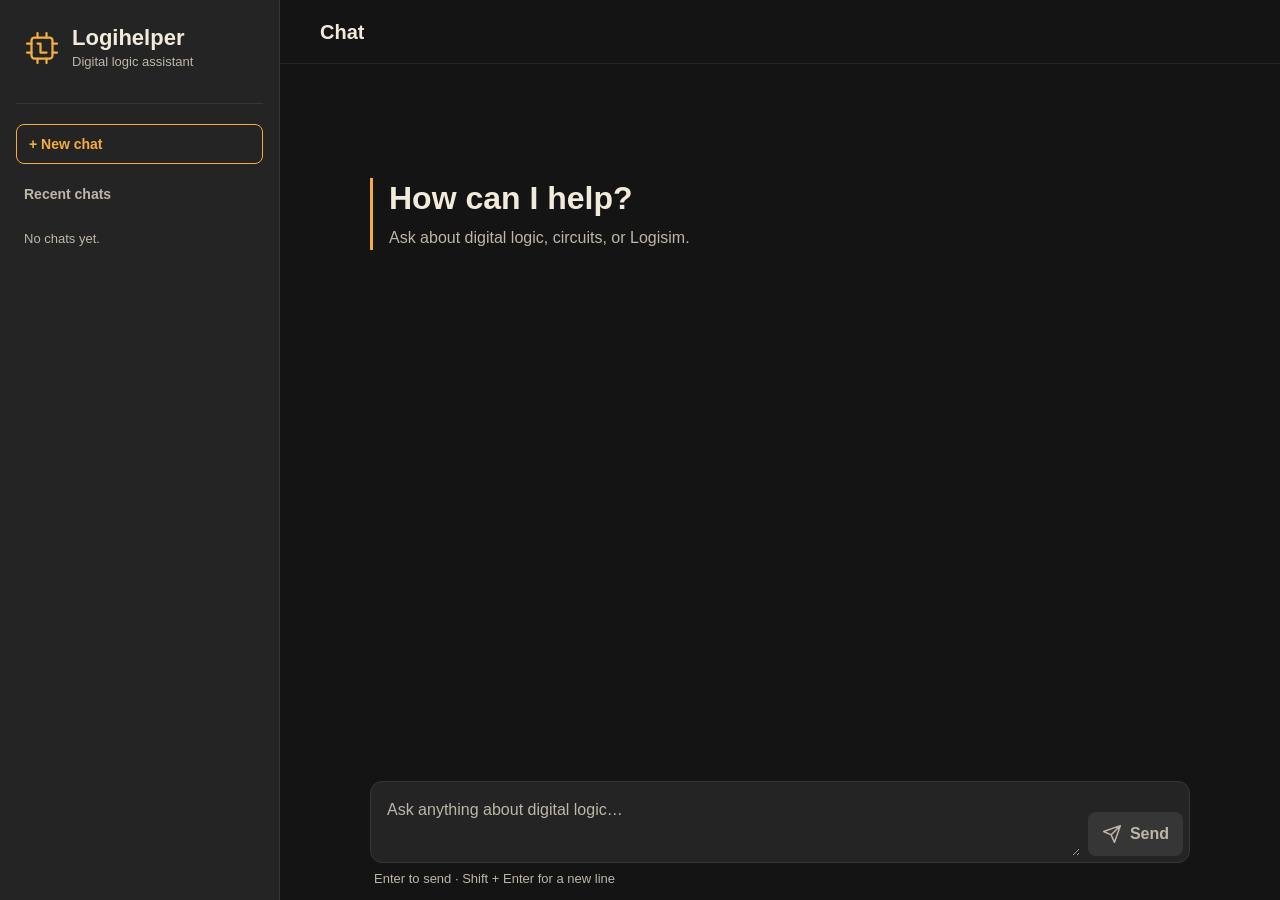
==== web/index.html @ 8d8b5104 "Group web assets and document project layout" ====
<!doctype html>
<html lang="en">
<head>
    <meta charset="UTF-8">
    <meta name="viewport" content="width=device-width, initial-scale=1">
    <title>Logihelper</title>
    <link rel="stylesheet" href="/css/main.css?v=7">
    <script src="/js/main.js?v=8" defer></script>
</head>
<body>
    <div class="layout">
        <aside class="sidebar" aria-label="Workspace">
            <div class="brand">
                <svg class="brand-icon" viewBox="0 0 24 24" fill="none" stroke="currentColor"
                     stroke-width="1.5" stroke-linecap="round" stroke-linejoin="round" aria-hidden="true">
                    <rect x="5" y="5" width="14" height="14" rx="2"/>
                    <path d="M9 2v3m6-3v3M9 19v3m6-3v3M2 9h3m-3 6h3m14-6h3m-3 6h3M9 9h2v6h4"/>
                </svg>
                <div>
                    <span class="brand-name">Logihelper</span>
                    <span class="muted brand-caption">Digital logic assistant</span>
                </div>
            </div>
            <button class="chat-action history-toggle" id="history-toggle" type="button"
                    aria-expanded="false" aria-controls="chat-history">Chats</button>
            <section class="sidebar-section" id="chat-history" aria-labelledby="recent-heading">
                <button class="chat-action new-chat" id="new-chat" type="button">+ New chat</button>
                <h2 id="recent-heading">Recent chats</h2>
                <ul class="chat-list" id="chat-list"></ul>
                <p class="muted history-note" id="empty-history">No chats yet.</p>
                <p class="muted history-note" id="storage-status" role="status"></p>
            </section>
        </aside>

        <main class="workspace" aria-labelledby="chat-heading">
            <header class="workspace-header">
                <h1 id="chat-heading" tabindex="-1">Chat</h1>
            </header>
            <div class="conversation" id="conversation" tabindex="0" aria-label="Conversation">
                <div class="chat-column">
                    <div class="welcome" id="welcome">
                        <h2>How can I help?</h2>
                        <p class="muted">Ask about digital logic, circuits, or Logisim.</p>
                    </div>
                    <div class="messages" id="chat" role="log" aria-label="Messages"></div>
                </div>
            </div>
            <footer class="composer-area">
                <div class="chat-column">
                    <p class="chat-status muted" id="chat-status" role="status"></p>
                    <form class="composer" id="chat-form">
                        <textarea id="req-input" name="text" rows="2" required
                                  aria-label="Message" placeholder="Ask anything about digital logic…"></textarea>
                        <button class="send-button" id="req-send" type="submit" disabled>
                            <svg viewBox="0 0 24 24" fill="none" stroke="currentColor" stroke-width="1.8"
                                 stroke-linecap="round" stroke-linejoin="round" aria-hidden="true">
                                <path d="m22 2-7 20-4-9-9-4 20-7ZM11 13 22 2"/>
                            </svg>
                            Send
                        </button>
                    </form>
                    <p class="composer-hint muted">Enter to send · Shift + Enter for a new line</p>
                </div>
            </footer>
        </main>
    </div>
    <template id="waiting-message-template">
        <article class="message assistant">
            <header class="message-author">Logihelper</header>
            <div class="message-content message-waiting">
                <span class="waiting-spinner" aria-hidden="true"></span>
                <span>Waiting for a response…</span>
            </div>
        </article>
    </template>
    <template id="chat-item-template">
        <li class="chat-item">
            <button class="chat-action chat-choice" type="button">
                <svg viewBox="0 0 24 24" fill="none" stroke="currentColor" stroke-width="1.5"
                     stroke-linejoin="round" aria-hidden="true">
                    <path d="M20 15a3 3 0 0 1-3 3H9l-5 3V6a3 3 0 0 1 3-3h10a3 3 0 0 1 3 3Z"/>
                </svg>
                <span class="chat-title"></span>
                <svg class="chat-pin" viewBox="0 0 24 24" fill="none" stroke="currentColor"
                     stroke-width="1.5" stroke-linecap="round" stroke-linejoin="round" aria-hidden="true">
                    <path d="m16 3 5 5-3 1-3 5v3l-8-8h3l5-3 1-3ZM10 14l-6 6"/>
                </svg>
            </button>
            <button class="chat-action chat-menu-toggle" type="button" aria-expanded="false">⋯</button>
            <div class="chat-menu" hidden>
                <button class="chat-action" data-action="rename" type="button">Rename</button>
                <button class="chat-action" data-action="delete" type="button">Delete</button>
                <button class="chat-action" data-action="pin" type="button">Pin</button>
            </div>
        </li>
    </template>
    <dialog class="chat-dialog" id="chat-dialog" aria-labelledby="dialog-heading">
        <form id="dialog-form">
            <h2 id="dialog-heading"></h2>
            <label id="rename-field">
                Chat name
                <input id="chat-name" type="text" maxlength="120" required>
            </label>
            <p id="delete-confirmation"></p>
            <div class="chat-actions">
                <button class="chat-action" id="cancel-dialog" type="button">Cancel</button>
                <button class="chat-action primary-action" id="confirm-dialog" type="submit"></button>
            </div>
        </form>
    </dialog>
</body>
</html>
---- css/main.css ----
:root {
    color-scheme: dark;
    --background: #141414;
    --surface: #242424;
    --surface-raised: #363636;
    --accent: #F5AD42;
    --text: #F2EADB;
    --muted: #BEB6A8;
    --radius: 12px;
    font: 16px/1.5 Roboto, "Segoe UI", sans-serif;
}

* {
    box-sizing: border-box;
}

body {
    margin: 0;
    background: var(--background);
    color: var(--text);
}

button,
input,
textarea {
    font: inherit;
}

:focus-visible {
    outline: 2px solid var(--accent);
    outline-offset: 3px;
}

.layout {
    display: grid;
    grid-template-columns: clamp(220px, 22vw, 280px) minmax(0, 1fr);
    height: 100vh;
    height: 100dvh;
}

.sidebar {
    overflow-y: auto;
    padding: 24px 16px;
    background: var(--surface);
    border-inline-end: 1px solid var(--surface-raised);
}

.brand,
.send-button {
    display: flex;
    align-items: center;
    gap: 12px;
}

.brand {
    padding-inline: 8px;
}

.brand-icon {
    flex: 0 0 36px;
    width: 36px;
    color: var(--accent);
}

.brand-name,
.brand-caption {
    display: block;
}

.brand-name {
    font-size: 1.375rem;
    font-weight: 700;
    line-height: 1.25;
}

.brand-caption,
.history-note,
.composer-hint,
.chat-status {
    font-size: 0.8125rem;
}

.muted {
    color: var(--muted);
}

.sidebar-section {
    margin-top: 32px;
    padding-top: 20px;
    border-top: 1px solid var(--surface-raised);
}

.sidebar-section h2 {
    margin: 0 8px 12px;
    color: var(--muted);
    font-size: 0.875rem;
    font-weight: 600;
}

.chat-action {
    min-height: 40px;
    padding: 6px 12px;
    border: 1px solid var(--surface-raised);
    border-radius: 8px;
    background: transparent;
    color: var(--text);
    font-size: 0.875rem;
    font-weight: 600;
    cursor: pointer;
}

.chat-action:hover,
.chat-choice[aria-current="true"] {
    background: var(--surface-raised);
}

.new-chat {
    width: 100%;
    margin-bottom: 20px;
    text-align: start;
    border-color: var(--accent);
    color: var(--accent);
}

.history-toggle {
    display: none;
}

.chat-list {
    display: grid;
    gap: 4px;
    margin: 0;
    padding: 0;
    list-style: none;
}

.chat-item {
    display: grid;
    grid-template-columns: minmax(0, 1fr) auto;
    gap: 4px;
    min-width: 0;
}

.chat-choice {
    display: flex;
    align-items: center;
    gap: 8px;
    min-width: 0;
    border-color: transparent;
    text-align: start;
}

.chat-choice svg {
    flex: 0 0 16px;
    width: 16px;
    height: 16px;
}

.chat-pin {
    color: var(--accent);
}

.chat-item:not(.is-pinned) .chat-pin {
    display: none;
}

.chat-title {
    flex: 1;
    overflow: hidden;
    text-overflow: ellipsis;
    white-space: nowrap;
}

.chat-choice[aria-current="true"] {
    color: var(--accent);
}

.chat-menu-toggle {
    width: 40px;
    padding: 0;
    border-color: transparent;
    font-size: 1.25rem;
}

.chat-menu-toggle[aria-expanded="true"] {
    background: var(--surface-raised);
    color: var(--accent);
}

.chat-menu:not([hidden]) {
    position: fixed;
    z-index: 1;
    display: grid;
    width: min(160px, calc(100vw - 16px));
    max-height: calc(100dvh - 16px);
    overflow-y: auto;
    padding: 4px;
    border: 1px solid var(--surface-raised);
    border-radius: 8px;
    background: var(--background);
    box-shadow: 0 4px 12px rgb(0 0 0 / 30%);
}

.chat-menu:not([inert]) {
    z-index: 2;
}

.chat-menu .chat-action {
    border-color: transparent;
    text-align: start;
}

.send-button svg {
    flex: 0 0 20px;
    width: 20px;
    height: 20px;
}

.history-note {
    margin: 12px 8px 0;
}

.history-note:empty {
    display: none;
}

.workspace {
    display: grid;
    grid-template-rows: auto minmax(0, 1fr) auto;
    min-height: 0;
}

.workspace-header {
    display: flex;
    align-items: center;
    justify-content: space-between;
    gap: 12px;
    min-height: 64px;
    padding: 8px clamp(16px, 4vw, 40px);
    border-bottom: 1px solid var(--surface);
}

.workspace-header h1 {
    min-width: 0;
    margin: 0;
    overflow: hidden;
    font-size: 1.25rem;
    font-weight: 600;
    text-overflow: ellipsis;
    white-space: nowrap;
}

.chat-actions:not([hidden]) {
    display: flex;
    flex-shrink: 0;
    gap: 8px;
}

.chat-dialog {
    width: min(420px, calc(100% - 32px));
    padding: 24px;
    border: 1px solid var(--surface-raised);
    border-radius: var(--radius);
    background: var(--surface);
    color: var(--text);
}

.chat-dialog::backdrop {
    background: rgb(0 0 0 / 65%);
}

.chat-dialog h2 {
    margin: 0 0 12px;
    font-size: 1.25rem;
}

.chat-dialog input {
    display: block;
    width: 100%;
    margin-top: 6px;
    padding: 8px 12px;
    border: 1px solid var(--surface-raised);
    border-radius: 8px;
    background: var(--background);
    color: var(--text);
}

.chat-dialog p {
    overflow-wrap: anywhere;
}

.chat-dialog .chat-actions {
    justify-content: flex-end;
    margin-top: 20px;
}

.primary-action,
.primary-action:hover {
    background: var(--accent);
    color: var(--background);
}

.conversation {
    overflow-y: auto;
    overscroll-behavior: contain;
    padding: 24px clamp(16px, 4vw, 40px);
}

.conversation:focus-visible {
    outline-offset: -2px;
}

.chat-column {
    width: 100%;
    max-width: 820px;
    margin-inline: auto;
}

.welcome {
    margin: clamp(16px, 10vh, 96px) 0 0;
    padding-inline-start: 16px;
    border-inline-start: 3px solid var(--accent);
}

.welcome h2 {
    margin: 0;
    font-size: clamp(1.5rem, 3vw, 2rem);
    line-height: 1.25;
}

.welcome p {
    margin: 8px 0 0;
}

.messages {
    display: flex;
    flex-direction: column;
    gap: 20px;
}

.message {
    max-width: 100%;
    min-width: 0;
}

.message.user {
    align-self: end;
    max-width: 85%;
}

.message.assistant {
    align-self: start;
}

.message-author {
    margin: 0 4px 6px;
    color: var(--accent);
    font-size: 0.875rem;
    font-weight: 600;
}

.user .message-author {
    color: var(--muted);
    text-align: end;
}

.message-content {
    padding: 12px 16px;
    border: 1px solid var(--surface-raised);
    border-radius: var(--radius);
    background: var(--surface);
    white-space: pre-wrap;
    overflow-wrap: anywhere;
}

.message-waiting {
    display: flex;
    align-items: center;
    gap: 10px;
    color: var(--muted);
    white-space: normal;
}

.waiting-spinner {
    flex: 0 0 16px;
    height: 16px;
    border: 2px solid var(--surface-raised);
    border-top-color: var(--accent);
    border-radius: 50%;
}

@media (prefers-reduced-motion: no-preference) {
    .waiting-spinner {
        animation: waiting-spin 800ms linear infinite;
    }
}

@keyframes waiting-spin {
    to {
        transform: rotate(1turn);
    }
}

.composer-area {
    padding: 0 clamp(16px, 4vw, 40px) 12px;
}

.chat-status {
    min-height: 1.5em;
    margin: 0 4px 6px;
}

.composer {
    display: flex;
    align-items: end;
    gap: 8px;
    padding: 6px;
    border: 1px solid var(--surface-raised);
    border-radius: var(--radius);
    background: var(--surface);
}

.composer:focus-within {
    border-color: var(--accent);
}

.composer textarea {
    flex: 1;
    min-width: 0;
    min-height: 44px;
    max-height: 22dvh;
    padding: 10px;
    resize: vertical;
    border: 0;
    border-radius: 8px;
    background: transparent;
    color: var(--text);
}

.composer textarea:focus {
    outline: none;
}

.composer textarea::placeholder {
    color: var(--muted);
}

.send-button {
    justify-content: center;
    gap: 8px;
    min-height: 44px;
    padding: 8px 14px;
    border: 0;
    border-radius: 8px;
    background: var(--accent);
    color: var(--background);
    font-weight: 700;
    cursor: pointer;
}

.send-button:hover:not(:disabled) {
    background: var(--text);
}

.send-button:disabled {
    background: var(--surface-raised);
    color: var(--muted);
    cursor: default;
}

.composer-hint {
    margin: 6px 4px 0;
}

@media (max-width: 680px) {
    .layout {
        grid-template-columns: minmax(0, 1fr);
        grid-template-rows: auto minmax(0, 1fr);
    }

    .sidebar {
        display: grid;
        grid-template-columns: minmax(0, 1fr) auto;
        align-items: center;
        gap: 12px;
        max-height: 32dvh;
        padding: 12px 16px;
        border-inline-end: 0;
        border-bottom: 1px solid var(--surface-raised);
    }

    .brand {
        padding-inline: 0;
    }

    .brand-icon {
        flex-basis: 28px;
        width: 28px;
    }

    .brand-name {
        font-size: 1.125rem;
    }

    .history-toggle {
        display: block;
    }

    .sidebar-section {
        grid-column: 1 / -1;
        margin-top: 0;
        padding-top: 12px;
    }

    .history-toggle[aria-expanded="false"] + .sidebar-section {
        display: none;
    }

    .workspace-header {
        min-height: 44px;
    }
}
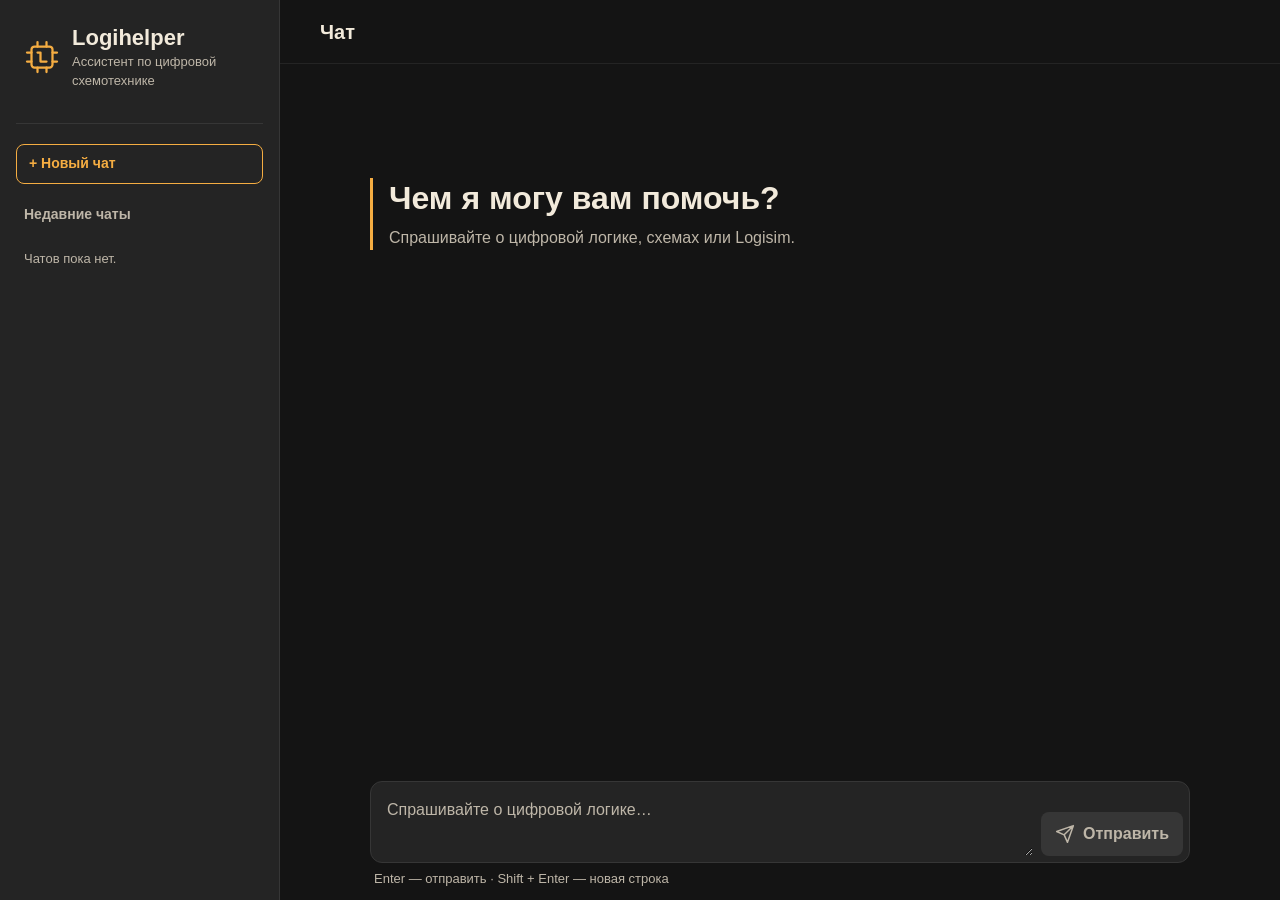
==== commit 3c8fa7b8: "Localize chat interface in Russian" ====
--- a/web/index.html
+++ b/web/index.html
@@ -1,15 +1,15 @@
 <!doctype html>
-<html lang="en">
+<html lang="ru">
 <head>
     <meta charset="UTF-8">
     <meta name="viewport" content="width=device-width, initial-scale=1">
     <title>Logihelper</title>
-    <link rel="stylesheet" href="/css/main.css?v=7">
-    <script src="/js/main.js?v=8" defer></script>
+    <link rel="stylesheet" href="/css/main.css?v=8">
+    <script src="/js/main.js?v=9" defer></script>
 </head>
 <body>
     <div class="layout">
-        <aside class="sidebar" aria-label="Workspace">
+        <aside class="sidebar" aria-label="Рабочая область">
             <div class="brand">
                 <svg class="brand-icon" viewBox="0 0 24 24" fill="none" stroke="currentColor"
                      stroke-width="1.5" stroke-linecap="round" stroke-linejoin="round" aria-hidden="true">
@@ -18,31 +18,31 @@
                 </svg>
                 <div>
                     <span class="brand-name">Logihelper</span>
-                    <span class="muted brand-caption">Digital logic assistant</span>
+                    <span class="muted brand-caption">Ассистент по цифровой схемотехнике</span>
                 </div>
             </div>
             <button class="chat-action history-toggle" id="history-toggle" type="button"
-                    aria-expanded="false" aria-controls="chat-history">Chats</button>
+                    aria-expanded="false" aria-controls="chat-history">Чаты</button>
             <section class="sidebar-section" id="chat-history" aria-labelledby="recent-heading">
-                <button class="chat-action new-chat" id="new-chat" type="button">+ New chat</button>
-                <h2 id="recent-heading">Recent chats</h2>
+                <button class="chat-action new-chat" id="new-chat" type="button">+ Новый чат</button>
+                <h2 id="recent-heading">Недавние чаты</h2>
                 <ul class="chat-list" id="chat-list"></ul>
-                <p class="muted history-note" id="empty-history">No chats yet.</p>
+                <p class="muted history-note" id="empty-history">Чатов пока нет.</p>
                 <p class="muted history-note" id="storage-status" role="status"></p>
             </section>
         </aside>
 
         <main class="workspace" aria-labelledby="chat-heading">
             <header class="workspace-header">
-                <h1 id="chat-heading" tabindex="-1">Chat</h1>
+                <h1 id="chat-heading" tabindex="-1">Чат</h1>
             </header>
-            <div class="conversation" id="conversation" tabindex="0" aria-label="Conversation">
+            <div class="conversation" id="conversation" tabindex="0" aria-label="Переписка">
                 <div class="chat-column">
                     <div class="welcome" id="welcome">
-                        <h2>How can I help?</h2>
-                        <p class="muted">Ask about digital logic, circuits, or Logisim.</p>
+                        <h2>Чем я могу вам помочь?</h2>
+                        <p class="muted">Спрашивайте о цифровой логике, схемах или Logisim.</p>
                     </div>
-                    <div class="messages" id="chat" role="log" aria-label="Messages"></div>
+                    <div class="messages" id="chat" role="log" aria-label="Сообщения"></div>
                 </div>
             </div>
             <footer class="composer-area">
@@ -50,16 +50,16 @@
                     <p class="chat-status muted" id="chat-status" role="status"></p>
                     <form class="composer" id="chat-form">
                         <textarea id="req-input" name="text" rows="2" required
-                                  aria-label="Message" placeholder="Ask anything about digital logic…"></textarea>
+                                  aria-label="Сообщение" placeholder="Спрашивайте о цифровой логике…"></textarea>
                         <button class="send-button" id="req-send" type="submit" disabled>
                             <svg viewBox="0 0 24 24" fill="none" stroke="currentColor" stroke-width="1.8"
                                  stroke-linecap="round" stroke-linejoin="round" aria-hidden="true">
                                 <path d="m22 2-7 20-4-9-9-4 20-7ZM11 13 22 2"/>
                             </svg>
-                            Send
+                            Отправить
                         </button>
                     </form>
-                    <p class="composer-hint muted">Enter to send · Shift + Enter for a new line</p>
+                    <p class="composer-hint muted">Enter — отправить · Shift + Enter — новая строка</p>
                 </div>
             </footer>
         </main>
@@ -69,7 +69,7 @@
             <header class="message-author">Logihelper</header>
             <div class="message-content message-waiting">
                 <span class="waiting-spinner" aria-hidden="true"></span>
-                <span>Waiting for a response…</span>
+                <span>Ожидание ответа…</span>
             </div>
         </article>
     </template>
@@ -88,9 +88,9 @@
             </button>
             <button class="chat-action chat-menu-toggle" type="button" aria-expanded="false">⋯</button>
             <div class="chat-menu" hidden>
-                <button class="chat-action" data-action="rename" type="button">Rename</button>
-                <button class="chat-action" data-action="delete" type="button">Delete</button>
-                <button class="chat-action" data-action="pin" type="button">Pin</button>
+                <button class="chat-action" data-action="rename" type="button">Переименовать</button>
+                <button class="chat-action" data-action="delete" type="button">Удалить</button>
+                <button class="chat-action" data-action="pin" type="button">Закрепить</button>
             </div>
         </li>
     </template>
@@ -98,12 +98,12 @@
         <form id="dialog-form">
             <h2 id="dialog-heading"></h2>
             <label id="rename-field">
-                Chat name
+                Название чата
                 <input id="chat-name" type="text" maxlength="120" required>
             </label>
             <p id="delete-confirmation"></p>
             <div class="chat-actions">
-                <button class="chat-action" id="cancel-dialog" type="button">Cancel</button>
+                <button class="chat-action" id="cancel-dialog" type="button">Отмена</button>
                 <button class="chat-action primary-action" id="confirm-dialog" type="submit"></button>
             </div>
         </form>
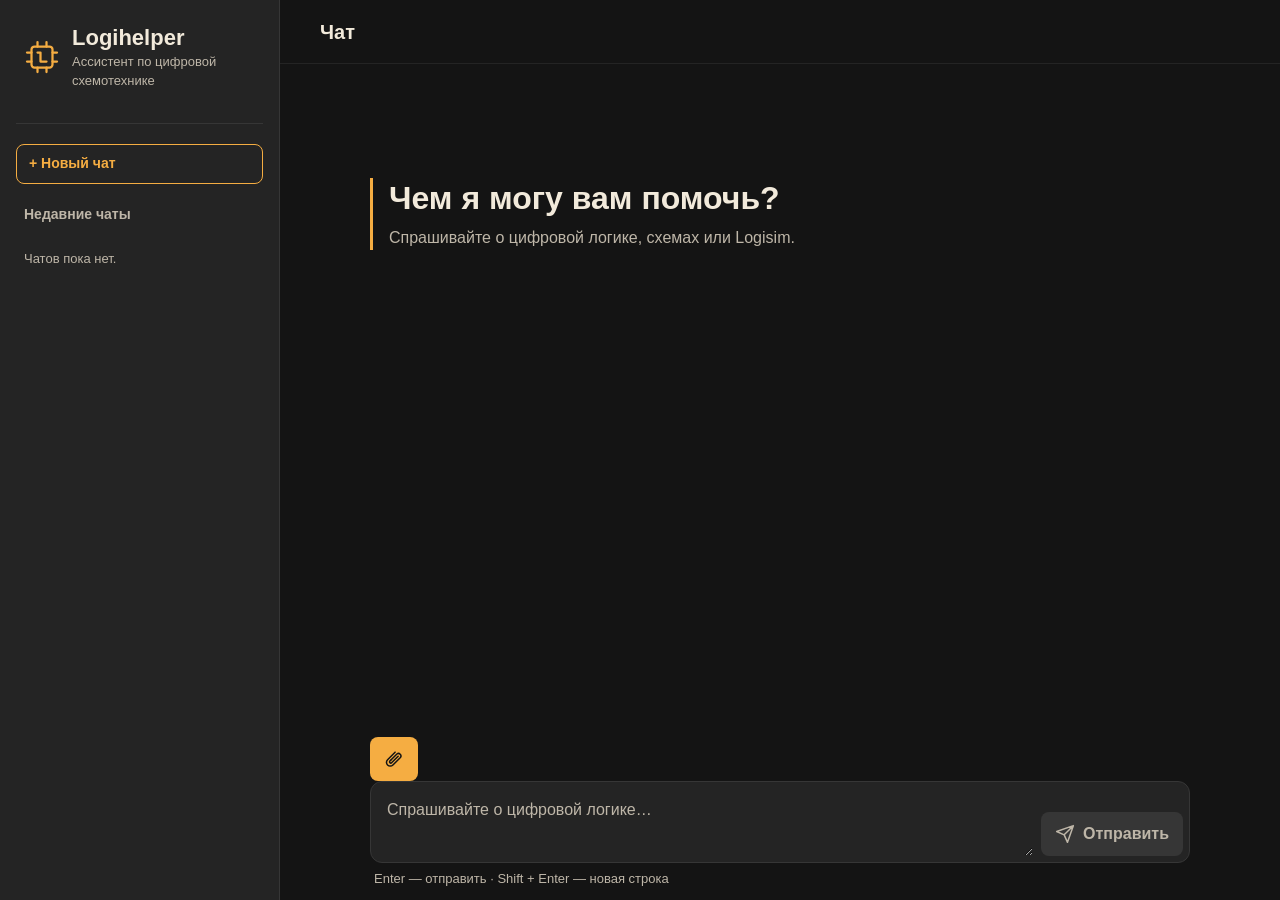
==== commit ac03a705: "Restore circuit file selection interface" ====
--- a/web/index.html
+++ b/web/index.html
@@ -4,8 +4,8 @@
     <meta charset="UTF-8">
     <meta name="viewport" content="width=device-width, initial-scale=1">
     <title>Logihelper</title>
-    <link rel="stylesheet" href="/css/main.css?v=8">
-    <script src="/js/main.js?v=9" defer></script>
+    <link rel="stylesheet" href="/css/main.css?v=11">
+    <script src="/js/main.js?v=11" defer></script>
 </head>
 <body>
     <div class="layout">
@@ -48,17 +48,27 @@
             <footer class="composer-area">
                 <div class="chat-column">
                     <p class="chat-status muted" id="chat-status" role="status"></p>
-                    <form class="composer" id="chat-form">
-                        <textarea id="req-input" name="text" rows="2" required
-                                  aria-label="Сообщение" placeholder="Спрашивайте о цифровой логике…"></textarea>
-                        <button class="send-button" id="req-send" type="submit" disabled>
+                    <div class="composer-row">
+                        <button class="send-button circuit-button" id="open-circuit-dialog" type="button"
+                                aria-label="Выбрать файл Logisim" aria-haspopup="dialog" title="Выбрать файл Logisim">
                             <svg viewBox="0 0 24 24" fill="none" stroke="currentColor" stroke-width="1.8"
                                  stroke-linecap="round" stroke-linejoin="round" aria-hidden="true">
-                                <path d="m22 2-7 20-4-9-9-4 20-7ZM11 13 22 2"/>
+                                <path d="M8 13.5 15.5 6a3 3 0 0 1 4.2 4.2l-9 9a4.5 4.5 0 0 1-6.4-6.4l9-9"/>
+                                <path d="m8 13.5-1 1a1.5 1.5 0 0 0 2.1 2.1L17 8.7"/>
                             </svg>
-                            Отправить
                         </button>
-                    </form>
+                        <form class="composer" id="chat-form">
+                            <textarea id="req-input" name="text" rows="2" required
+                                      aria-label="Сообщение" placeholder="Спрашивайте о цифровой логике…"></textarea>
+                            <button class="send-button" id="req-send" type="submit" disabled>
+                                <svg viewBox="0 0 24 24" fill="none" stroke="currentColor" stroke-width="1.8"
+                                     stroke-linecap="round" stroke-linejoin="round" aria-hidden="true">
+                                    <path d="m22 2-7 20-4-9-9-4 20-7ZM11 13 22 2"/>
+                                </svg>
+                                Отправить
+                            </button>
+                        </form>
+                    </div>
                     <p class="composer-hint muted">Enter — отправить · Shift + Enter — новая строка</p>
                 </div>
             </footer>
@@ -108,5 +118,18 @@
             </div>
         </form>
     </dialog>
+    <dialog class="chat-dialog" id="circuit-dialog" aria-labelledby="circuit-heading">
+        <h2 id="circuit-heading">Выбрать файл Logisim</h2>
+        <div class="circuit-drop-zone" id="circuit-drop-zone">
+            <p class="muted">Перетащите сюда файл .circ</p>
+            <button class="chat-action primary-action" id="browse-circuit" type="button" autofocus>Выбрать файл</button>
+            <input id="circuit-file" type="file" accept=".circ" hidden>
+        </div>
+        <p class="circuit-file-status" id="circuit-file-status" role="status"></p>
+        <form class="chat-actions" method="dialog">
+            <button class="chat-action" id="remove-circuit" type="button" hidden>Убрать файл</button>
+            <button class="chat-action" type="submit">Закрыть</button>
+        </form>
+    </dialog>
 </body>
 </html>
